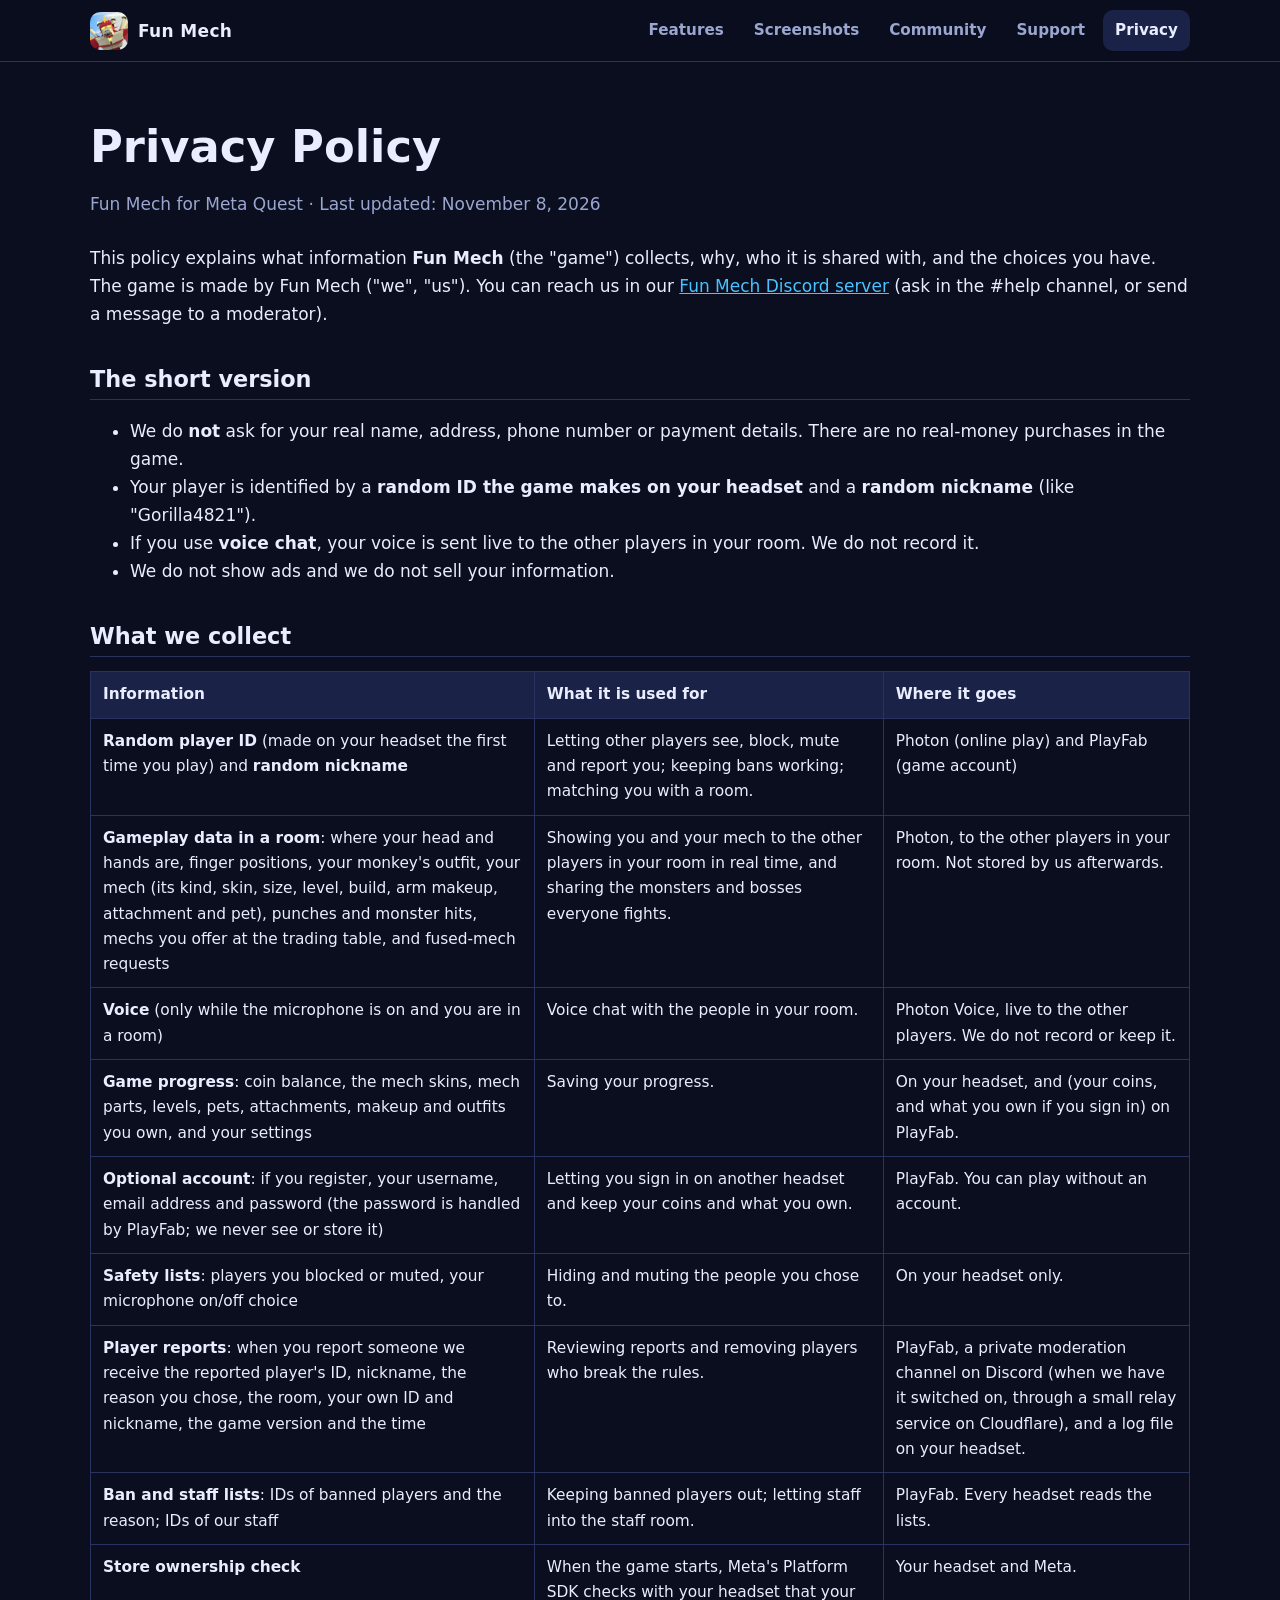
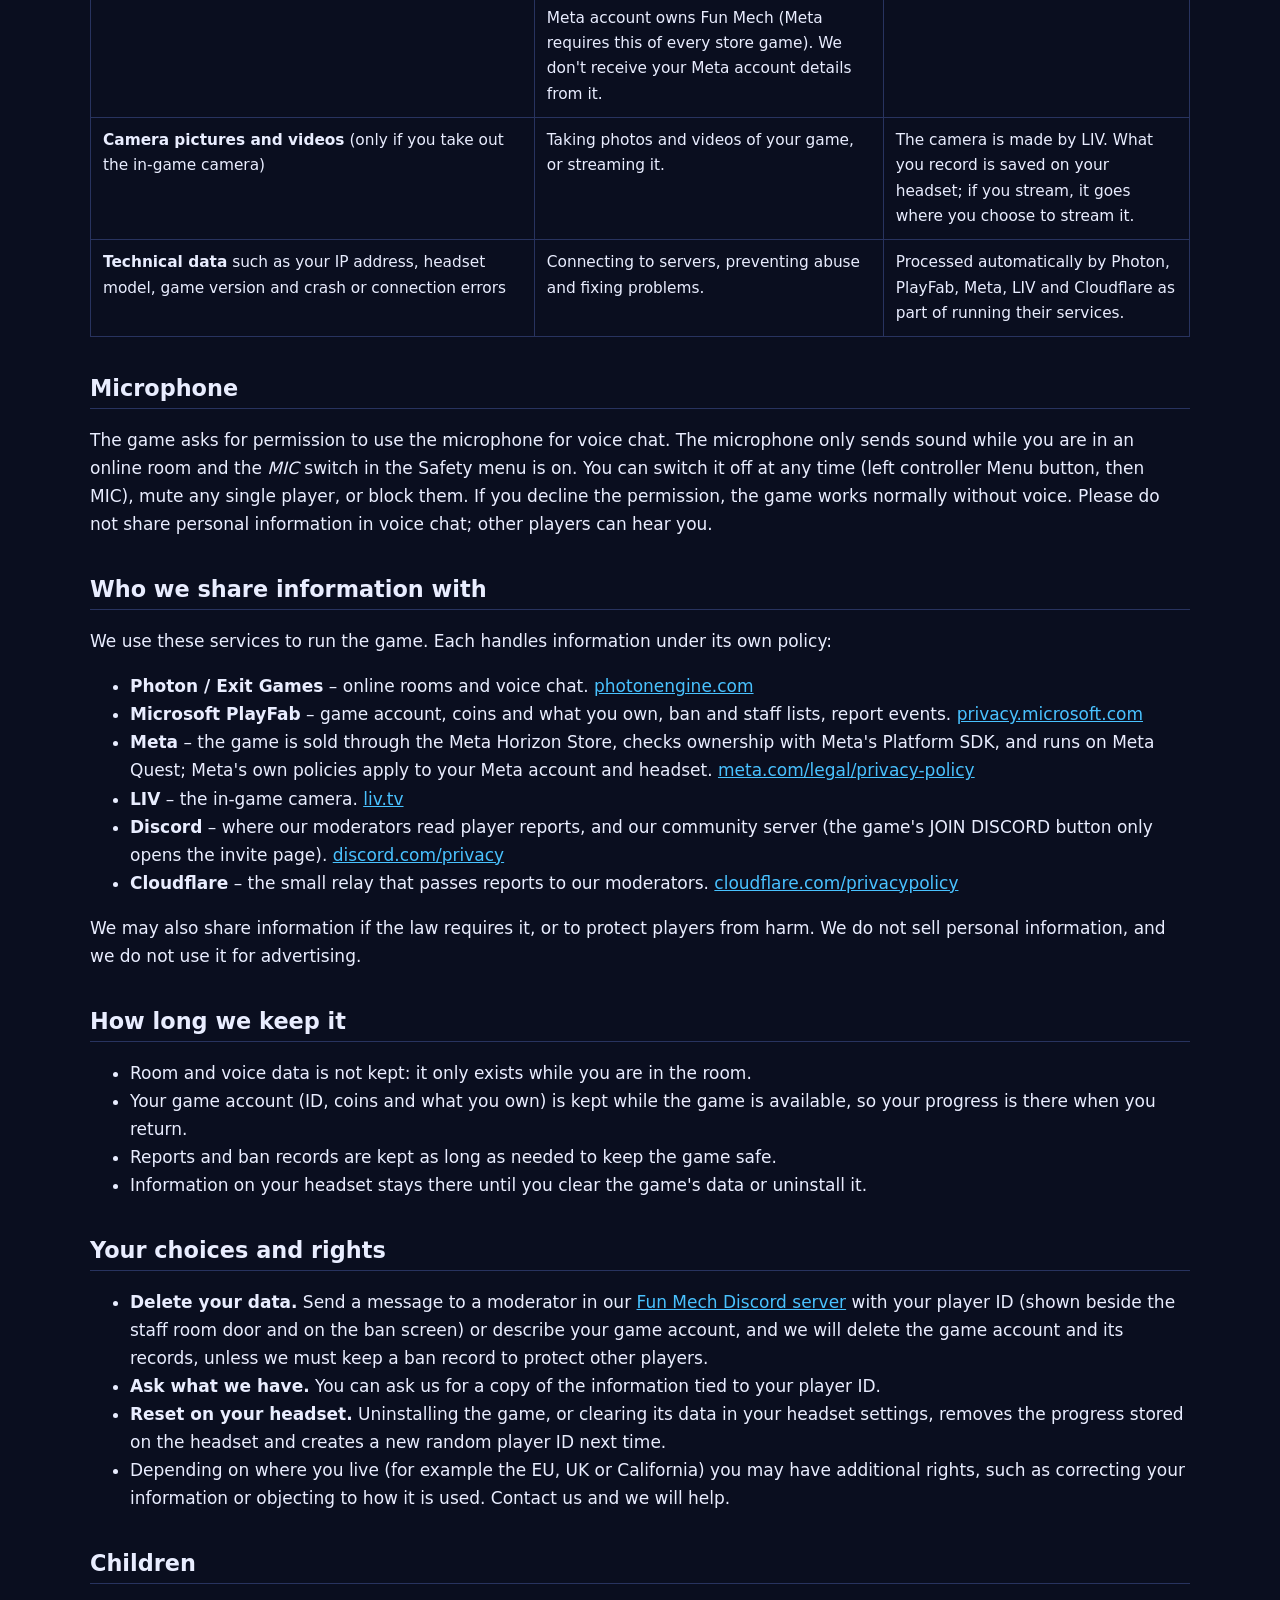
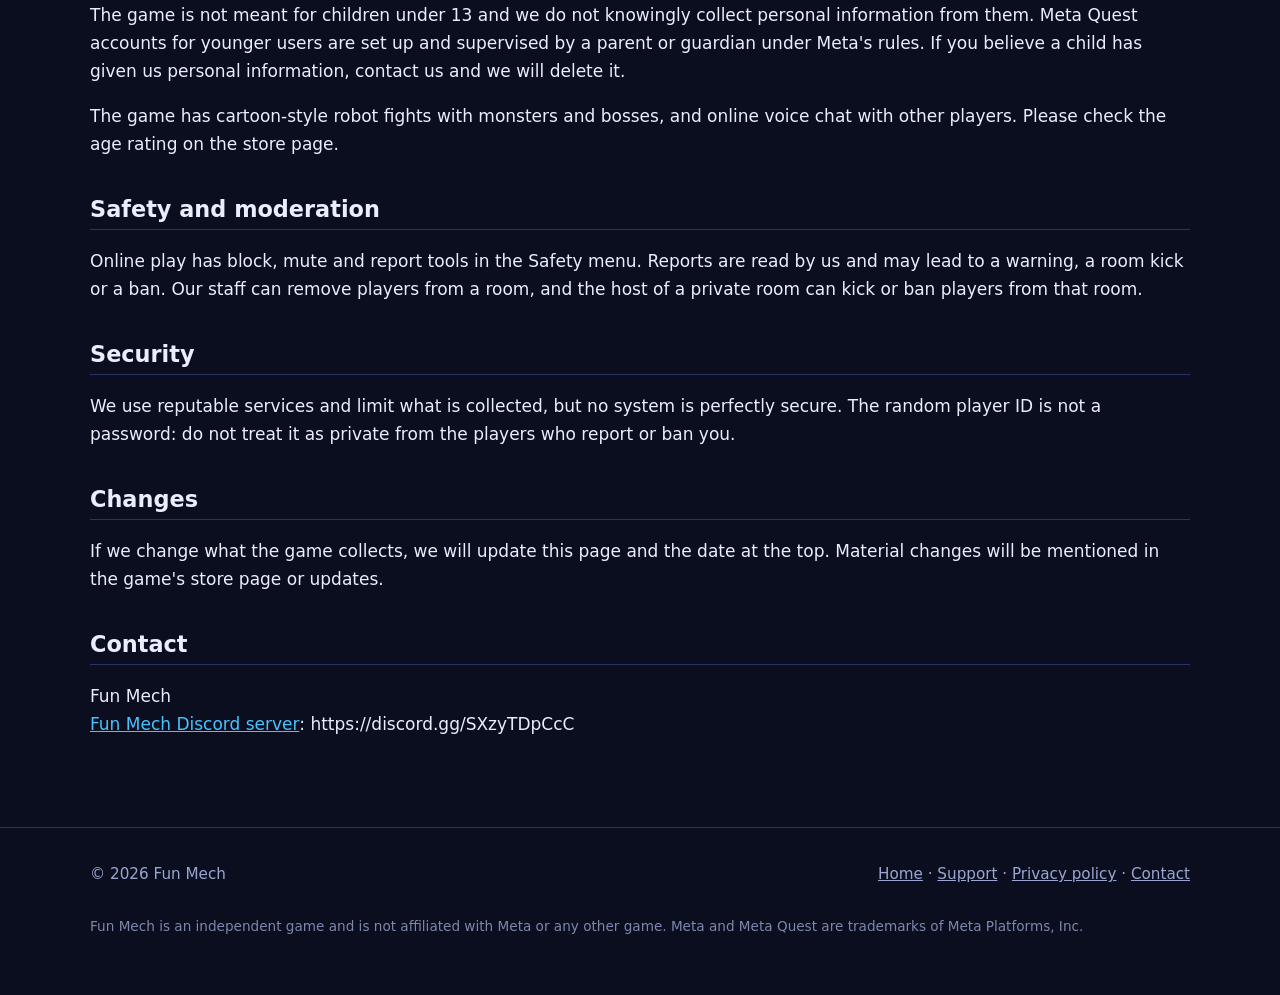
==== privacy.html @ 5219bb3e "Fun Mech website: home, support and privacy policy" ====
<!doctype html>
<html lang="en">
<head>
<meta charset="utf-8">
<meta name="viewport" content="width=device-width, initial-scale=1">
<title>Privacy Policy - Fun Mech</title>
<meta name="description" content="How Fun Mech handles your information.">
<meta name="theme-color" content="#0a0e1f">
<link rel="icon" href="icon.png">
<link rel="stylesheet" href="style.css">
</head>
<body>
<header class="bar">
  <div class="wrap">
    <a class="brand" href="index.html"><img src="icon.png" alt=""> Fun Mech</a>
    <nav>
      <a href="index.html#features">Features</a>
      <a href="index.html#screenshots">Screenshots</a>
      <a href="index.html#community">Community</a>
      <a href="support.html">Support</a>
      <a href="privacy.html" aria-current="page">Privacy</a>
    </nav>
  </div>
</header>
<main class="page"><div class="wrap">
<h1>Privacy Policy</h1>
<div class="meta">Fun Mech for Meta Quest &middot; Last updated: November 8, 2026</div>

<p>This policy explains what information <strong>Fun Mech</strong> (the "game") collects, why, who it is shared with, and the choices you have.
The game is made by Fun Mech ("we", "us"). You can reach us in our <a href="https://discord.gg/SXzyTDpCcC">Fun Mech Discord server</a> (ask in the #help channel, or send a message to a moderator).</p>

<h2>The short version</h2>
<ul>
  <li>We do <strong>not</strong> ask for your real name, address, phone number or payment details. There are no real-money purchases in the game.</li>
  <li>Your player is identified by a <strong>random ID the game makes on your headset</strong> and a <strong>random nickname</strong> (like "Gorilla4821").</li>
  <li>If you use <strong>voice chat</strong>, your voice is sent live to the other players in your room. We do not record it.</li>
  <li>We do not show ads and we do not sell your information.</li>
</ul>

<h2>What we collect</h2>
<table>
<tr><th>Information</th><th>What it is used for</th><th>Where it goes</th></tr>
<tr><td><strong>Random player ID</strong> (made on your headset the first time you play) and <strong>random nickname</strong></td><td>Letting other players see, block, mute and report you; keeping bans working; matching you with a room.</td><td>Photon (online play) and PlayFab (game account)</td></tr>
<tr><td><strong>Gameplay data in a room</strong>: where your head and hands are, finger positions, your monkey's outfit, your mech (its kind, skin, size, level, build, arm makeup, attachment and pet), punches and monster hits, mechs you offer at the trading table, and fused-mech requests</td><td>Showing you and your mech to the other players in your room in real time, and sharing the monsters and bosses everyone fights.</td><td>Photon, to the other players in your room. Not stored by us afterwards.</td></tr>
<tr><td><strong>Voice</strong> (only while the microphone is on and you are in a room)</td><td>Voice chat with the people in your room.</td><td>Photon Voice, live to the other players. We do not record or keep it.</td></tr>
<tr><td><strong>Game progress</strong>: coin balance, the mech skins, mech parts, levels, pets, attachments, makeup and outfits you own, and your settings</td><td>Saving your progress.</td><td>On your headset, and (your coins, and what you own if you sign in) on PlayFab.</td></tr>
<tr><td><strong>Optional account</strong>: if you register, your username, email address and password (the password is handled by PlayFab; we never see or store it)</td><td>Letting you sign in on another headset and keep your coins and what you own.</td><td>PlayFab. You can play without an account.</td></tr>
<tr><td><strong>Safety lists</strong>: players you blocked or muted, your microphone on/off choice</td><td>Hiding and muting the people you chose to.</td><td>On your headset only.</td></tr>
<tr><td><strong>Player reports</strong>: when you report someone we receive the reported player's ID, nickname, the reason you chose, the room, your own ID and nickname, the game version and the time</td><td>Reviewing reports and removing players who break the rules.</td><td>PlayFab, a private moderation channel on Discord (when we have it switched on, through a small relay service on Cloudflare), and a log file on your headset.</td></tr>
<tr><td><strong>Ban and staff lists</strong>: IDs of banned players and the reason; IDs of our staff</td><td>Keeping banned players out; letting staff into the staff room.</td><td>PlayFab. Every headset reads the lists.</td></tr>
<tr><td><strong>Store ownership check</strong></td><td>When the game starts, Meta's Platform SDK checks with your headset that your Meta account owns Fun Mech (Meta requires this of every store game). We don't receive your Meta account details from it.</td><td>Your headset and Meta.</td></tr>
<tr><td><strong>Camera pictures and videos</strong> (only if you take out the in-game camera)</td><td>Taking photos and videos of your game, or streaming it.</td><td>The camera is made by LIV. What you record is saved on your headset; if you stream, it goes where you choose to stream it.</td></tr>
<tr><td><strong>Technical data</strong> such as your IP address, headset model, game version and crash or connection errors</td><td>Connecting to servers, preventing abuse and fixing problems.</td><td>Processed automatically by Photon, PlayFab, Meta, LIV and Cloudflare as part of running their services.</td></tr>
</table>

<h2>Microphone</h2>
<p>The game asks for permission to use the microphone for voice chat. The microphone only sends sound while you are in an online room and the <em>MIC</em> switch in the Safety menu is on. You can switch it off at any time (left controller Menu button, then MIC), mute any single player, or block them. If you decline the permission, the game works normally without voice. Please do not share personal information in voice chat; other players can hear you.</p>

<h2>Who we share information with</h2>
<p>We use these services to run the game. Each handles information under its own policy:</p>
<ul>
  <li><strong>Photon / Exit Games</strong> &ndash; online rooms and voice chat. <a href="https://www.photonengine.com/en-US/Photon/privacy-policy">photonengine.com</a></li>
  <li><strong>Microsoft PlayFab</strong> &ndash; game account, coins and what you own, ban and staff lists, report events. <a href="https://privacy.microsoft.com/">privacy.microsoft.com</a></li>
  <li><strong>Meta</strong> &ndash; the game is sold through the Meta Horizon Store, checks ownership with Meta's Platform SDK, and runs on Meta Quest; Meta's own policies apply to your Meta account and headset. <a href="https://www.meta.com/legal/privacy-policy/">meta.com/legal/privacy-policy</a></li>
  <li><strong>LIV</strong> &ndash; the in-game camera. <a href="https://www.liv.tv/">liv.tv</a></li>
  <li><strong>Discord</strong> &ndash; where our moderators read player reports, and our community server (the game's JOIN DISCORD button only opens the invite page). <a href="https://discord.com/privacy">discord.com/privacy</a></li>
  <li><strong>Cloudflare</strong> &ndash; the small relay that passes reports to our moderators. <a href="https://www.cloudflare.com/privacypolicy/">cloudflare.com/privacypolicy</a></li>
</ul>
<p>We may also share information if the law requires it, or to protect players from harm. We do not sell personal information, and we do not use it for advertising.</p>

<h2>How long we keep it</h2>
<ul>
  <li>Room and voice data is not kept: it only exists while you are in the room.</li>
  <li>Your game account (ID, coins and what you own) is kept while the game is available, so your progress is there when you return.</li>
  <li>Reports and ban records are kept as long as needed to keep the game safe.</li>
  <li>Information on your headset stays there until you clear the game's data or uninstall it.</li>
</ul>

<h2>Your choices and rights</h2>
<ul>
  <li><strong>Delete your data.</strong> Send a message to a moderator in our <a href="https://discord.gg/SXzyTDpCcC">Fun Mech Discord server</a> with your player ID (shown beside the staff room door and on the ban screen) or describe your game account, and we will delete the game account and its records, unless we must keep a ban record to protect other players.</li>
  <li><strong>Ask what we have.</strong> You can ask us for a copy of the information tied to your player ID.</li>
  <li><strong>Reset on your headset.</strong> Uninstalling the game, or clearing its data in your headset settings, removes the progress stored on the headset and creates a new random player ID next time.</li>
  <li>Depending on where you live (for example the EU, UK or California) you may have additional rights, such as correcting your information or objecting to how it is used. Contact us and we will help.</li>
</ul>

<h2>Children</h2>
<p>The game is not meant for children under 13 and we do not knowingly collect personal information from them. Meta Quest accounts for younger users are set up and supervised by a parent or guardian under Meta's rules. If you believe a child has given us personal information, contact us and we will delete it.</p>
<p>The game has cartoon-style robot fights with monsters and bosses, and online voice chat with other players. Please check the age rating on the store page.</p>

<h2>Safety and moderation</h2>
<p>Online play has block, mute and report tools in the Safety menu. Reports are read by us and may lead to a warning, a room kick or a ban. Our staff can remove players from a room, and the host of a private room can kick or ban players from that room.</p>

<h2>Security</h2>
<p>We use reputable services and limit what is collected, but no system is perfectly secure. The random player ID is not a password: do not treat it as private from the players who report or ban you.</p>

<h2>Changes</h2>
<p>If we change what the game collects, we will update this page and the date at the top. Material changes will be mentioned in the game's store page or updates.</p>

<h2>Contact</h2>
<p>Fun Mech<br><a href="https://discord.gg/SXzyTDpCcC">Fun Mech Discord server</a>: https://discord.gg/SXzyTDpCcC</p>
</div></main>
<footer>
  <div class="wrap">
    <div>&copy; <span id="y">2026</span> Fun Mech</div>
    <div><a href="index.html">Home</a> &middot; <a href="support.html">Support</a> &middot; <a href="privacy.html">Privacy policy</a> &middot; <a href="https://discord.gg/SXzyTDpCcC">Contact</a></div>
    <p class="fine">Fun Mech is an independent game and is not affiliated with Meta or any other game. Meta and Meta Quest are trademarks of Meta Platforms, Inc.</p>
  </div>
</footer>
<script>document.getElementById('y').textContent = new Date().getFullYear();</script>
</body>
</html>
---- style.css ----
/* Fun Gun - website styles (shared by every page) */
:root {
  --bg: #0a0e1f;
  --panel: #131a33;
  --panel2: #1a2347;
  --text: #e9edff;
  --muted: #9aa6cf;
  --teal: #49c2ff;
  --pink: #ff7a1a;
  --gold: #ffc42a;
  --line: #28335f;
  --radius: 16px;
}
* { box-sizing: border-box; }
html { scroll-behavior: smooth; }
body {
  margin: 0;
  background: var(--bg);
  color: var(--text);
  font: 17px/1.65 system-ui, -apple-system, "Segoe UI", Roboto, Arial, sans-serif;
}
a { color: var(--teal); }
img { max-width: 100%; display: block; }
.wrap { width: min(1100px, 100% - 40px); margin-inline: auto; }

/* ---------- top bar ---------- */
.bar { position: sticky; top: 0; z-index: 10; background: rgba(10, 14, 31, .88); backdrop-filter: blur(10px); border-bottom: 1px solid var(--line); }
.bar .wrap { display: flex; align-items: center; justify-content: space-between; gap: 16px; padding-block: 10px; }
.brand { display: flex; align-items: center; gap: 10px; color: var(--text); text-decoration: none; font-weight: 900; letter-spacing: .02em; }
.brand img { width: 38px; height: 38px; border-radius: 10px; }
nav { display: flex; gap: 6px; flex-wrap: wrap; }
nav a { color: var(--muted); text-decoration: none; padding: 8px 12px; border-radius: 10px; font-weight: 600; font-size: .95rem; }
nav a:hover, nav a[aria-current="page"] { color: var(--text); background: var(--panel2); }

/* ---------- hero ---------- */
.hero { position: relative; min-height: min(78vh, 680px); display: grid; place-items: center; text-align: center; overflow: hidden; border-bottom: 1px solid var(--line); }
.hero::before { content: ""; position: absolute; inset: 0; background: url("cover.jpg") center / cover; filter: saturate(1.1); }
.hero::after { content: ""; position: absolute; inset: 0; background: linear-gradient(180deg, rgba(10, 14, 31, .25) 0%, rgba(10, 14, 31, .55) 55%, var(--bg) 100%); }
.hero .inner { position: relative; z-index: 1; padding: 70px 0 90px; }
.hero h1 { margin: 0 auto 8px; width: min(760px, 92%); }
.hero h1 img { margin-inline: auto; filter: drop-shadow(0 6px 18px rgba(0, 0, 0, .6)); }
.hero h1 span { position: absolute; width: 1px; height: 1px; overflow: hidden; clip: rect(0 0 0 0); }
.tagline { font-size: clamp(1.1rem, 2.6vw, 1.5rem); font-weight: 700; margin: 8px auto 26px; max-width: 760px; text-shadow: 0 2px 12px rgba(0, 0, 0, .8); }
.cta { display: flex; justify-content: center; gap: 12px; flex-wrap: wrap; }
.btn { display: inline-block; padding: 14px 26px; border-radius: 14px; font-weight: 800; text-decoration: none; border: 2px solid transparent; font-size: 1.05rem; }
.btn.primary { background: linear-gradient(135deg, var(--teal), #20b6ff); color: #04141a; }
.btn.primary:hover { filter: brightness(1.1); }
.btn.ghost { border-color: var(--teal); color: var(--teal); background: rgba(10, 14, 31, .55); }
.btn.soon { background: var(--panel2); color: var(--muted); border-color: var(--line); cursor: default; }
.note { color: #d3dcff; font-size: .95rem; margin-top: 14px; text-shadow: 0 1px 8px rgba(0, 0, 0, .8); }

/* ---------- sections ---------- */
section { padding: 64px 0; }
section.alt { background: var(--panel); border-block: 1px solid var(--line); }
h2 { font-size: clamp(1.6rem, 4vw, 2.3rem); margin: 0 0 8px; line-height: 1.2; }
h2 em { font-style: normal; color: var(--teal); }
.lead { color: var(--muted); max-width: 700px; margin: 0 0 32px; }

.cards { display: grid; gap: 18px; grid-template-columns: repeat(auto-fit, minmax(300px, 1fr)); }
.card { background: var(--panel2); border: 1px solid var(--line); border-radius: var(--radius); padding: 22px; }
section.alt .card { background: var(--bg); }
.card h3 { margin: 0 0 6px; font-size: 1.2rem; }
.card h3 .dot { display: inline-block; width: 12px; height: 12px; border-radius: 50%; margin-right: 8px; background: var(--teal); }
.card:nth-child(3n+2) h3 .dot { background: var(--pink); }
.card:nth-child(3n) h3 .dot { background: var(--gold); }
.card p { margin: 0; color: var(--muted); }

.guns { display: flex; flex-wrap: wrap; gap: 8px; margin-top: 14px; }
.guns span { background: var(--bg); border: 1px solid var(--line); border-radius: 999px; padding: 4px 12px; font-size: .9rem; color: var(--text); }
.guns span.scifi { border-color: var(--teal); color: var(--teal); }

.shots { display: grid; gap: 14px; grid-template-columns: repeat(auto-fit, minmax(300px, 1fr)); }
.shots a { display: block; border-radius: var(--radius); overflow: hidden; border: 1px solid var(--line); background: #000; }
.shots img { width: 100%; aspect-ratio: 16 / 9; object-fit: cover; transition: transform .25s; }
.shots a:hover img { transform: scale(1.04); }
.shots figcaption { padding: 10px 14px; font-size: .95rem; color: var(--muted); background: var(--panel2); }
.shots figure { margin: 0; }

.two { display: grid; gap: 28px; grid-template-columns: 1fr; align-items: center; }
@media (min-width: 800px) { .two { grid-template-columns: 1.1fr 1fr; } }
ul.tick { list-style: none; padding: 0; margin: 0; }
ul.tick li { padding: 8px 0 8px 32px; position: relative; }
ul.tick li::before { content: "\2713"; position: absolute; left: 0; top: 8px; width: 22px; height: 22px; border-radius: 50%; background: var(--teal); color: #04141a; font-weight: 900; text-align: center; line-height: 22px; font-size: .9rem; }

/* ---------- text pages ---------- */
.page { padding: 48px 0 72px; }
.page h1 { font-size: clamp(2rem, 5vw, 2.8rem); margin: 0 0 6px; }
.page h2 { margin-top: 38px; font-size: 1.4rem; border-bottom: 1px solid var(--line); padding-bottom: 6px; }
.page .meta { color: var(--muted); margin-bottom: 26px; }
.page table { width: 100%; border-collapse: collapse; margin: 14px 0; font-size: .96rem; }
.page th, .page td { border: 1px solid var(--line); padding: 10px 12px; text-align: left; vertical-align: top; }
.page th { background: var(--panel2); }
.page details { background: var(--panel); border: 1px solid var(--line); border-radius: 12px; padding: 12px 16px; margin: 10px 0; }
.page summary { cursor: pointer; font-weight: 700; }
.page details p { margin: 10px 0 0; color: var(--muted); }
.fill { background: #4a3d00; color: #ffe27a; padding: 0 5px; border-radius: 4px; }

/* ---------- footer ---------- */
footer { border-top: 1px solid var(--line); padding: 34px 0 44px; color: var(--muted); font-size: .95rem; }
footer .wrap { display: flex; flex-wrap: wrap; gap: 14px 30px; justify-content: space-between; }
footer a { color: var(--muted); }
footer a:hover { color: var(--teal); }
.fine { width: 100%; font-size: .85rem; opacity: .8; }
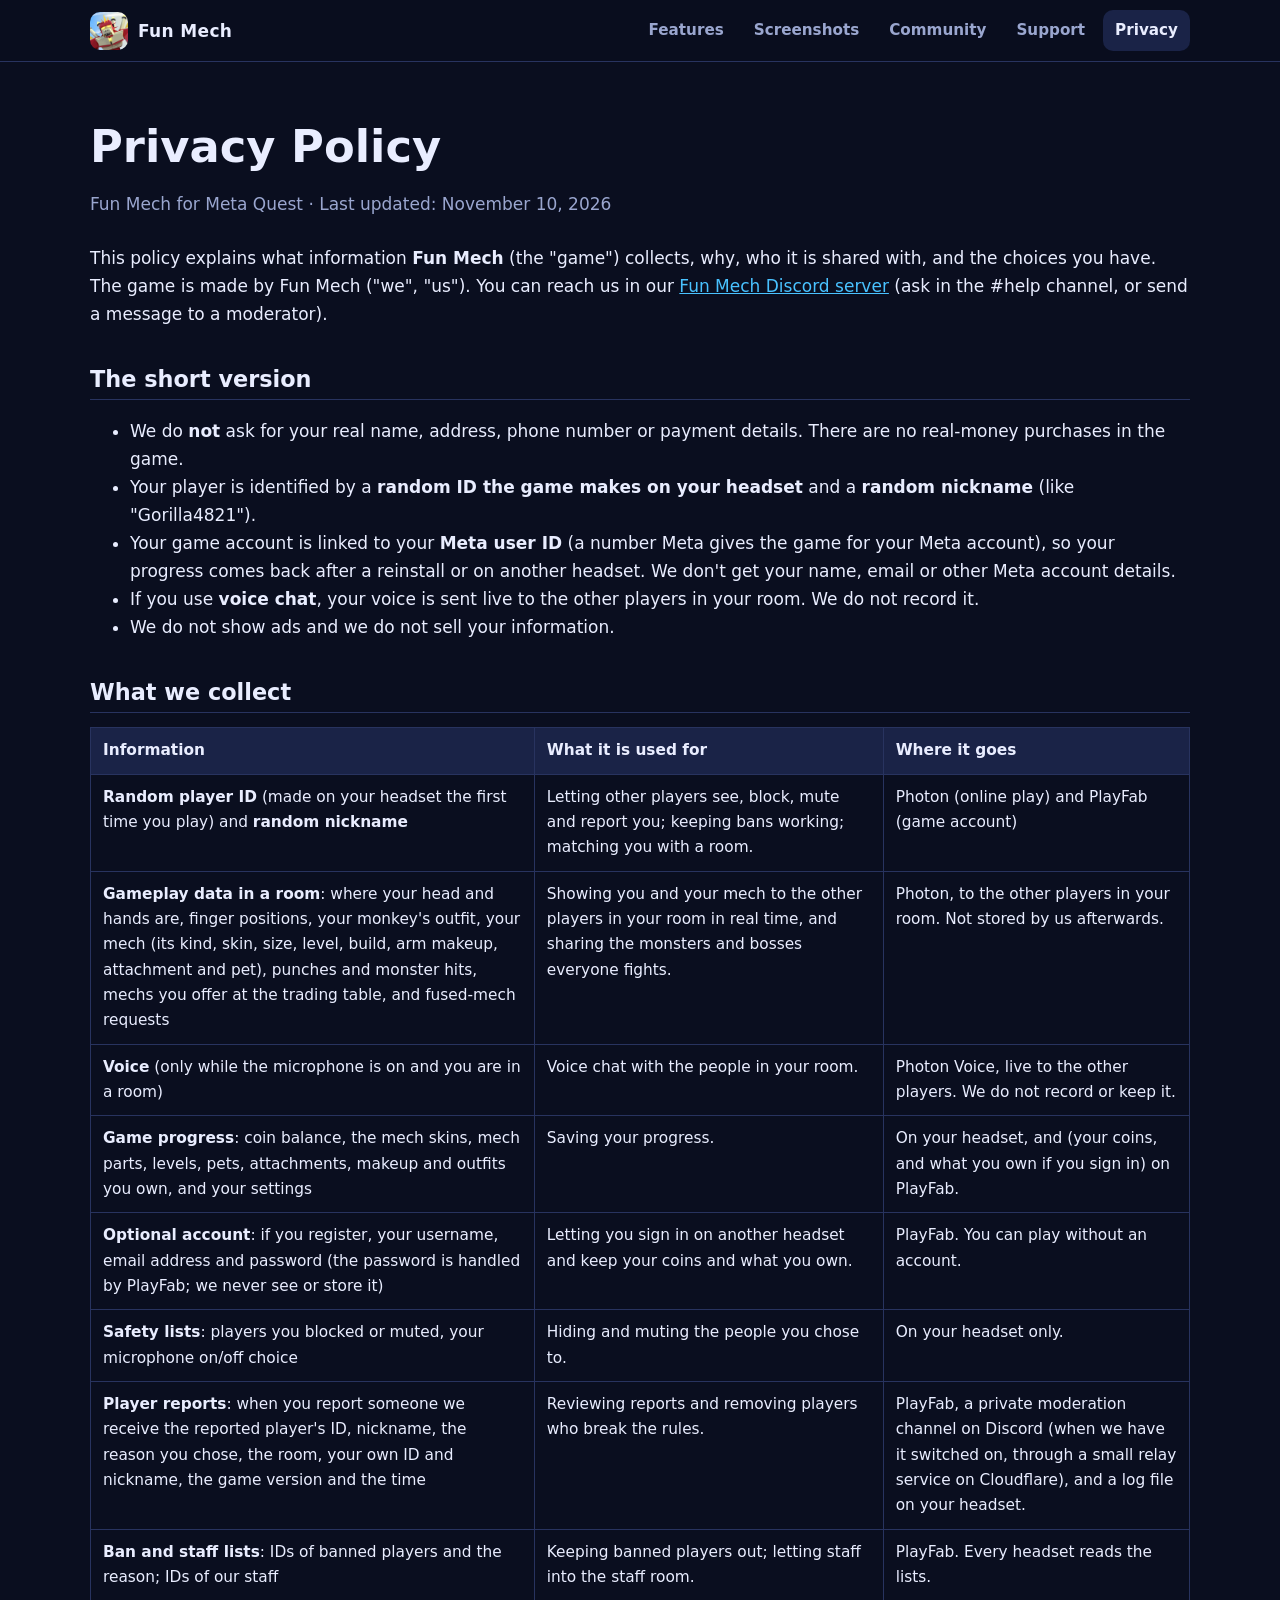
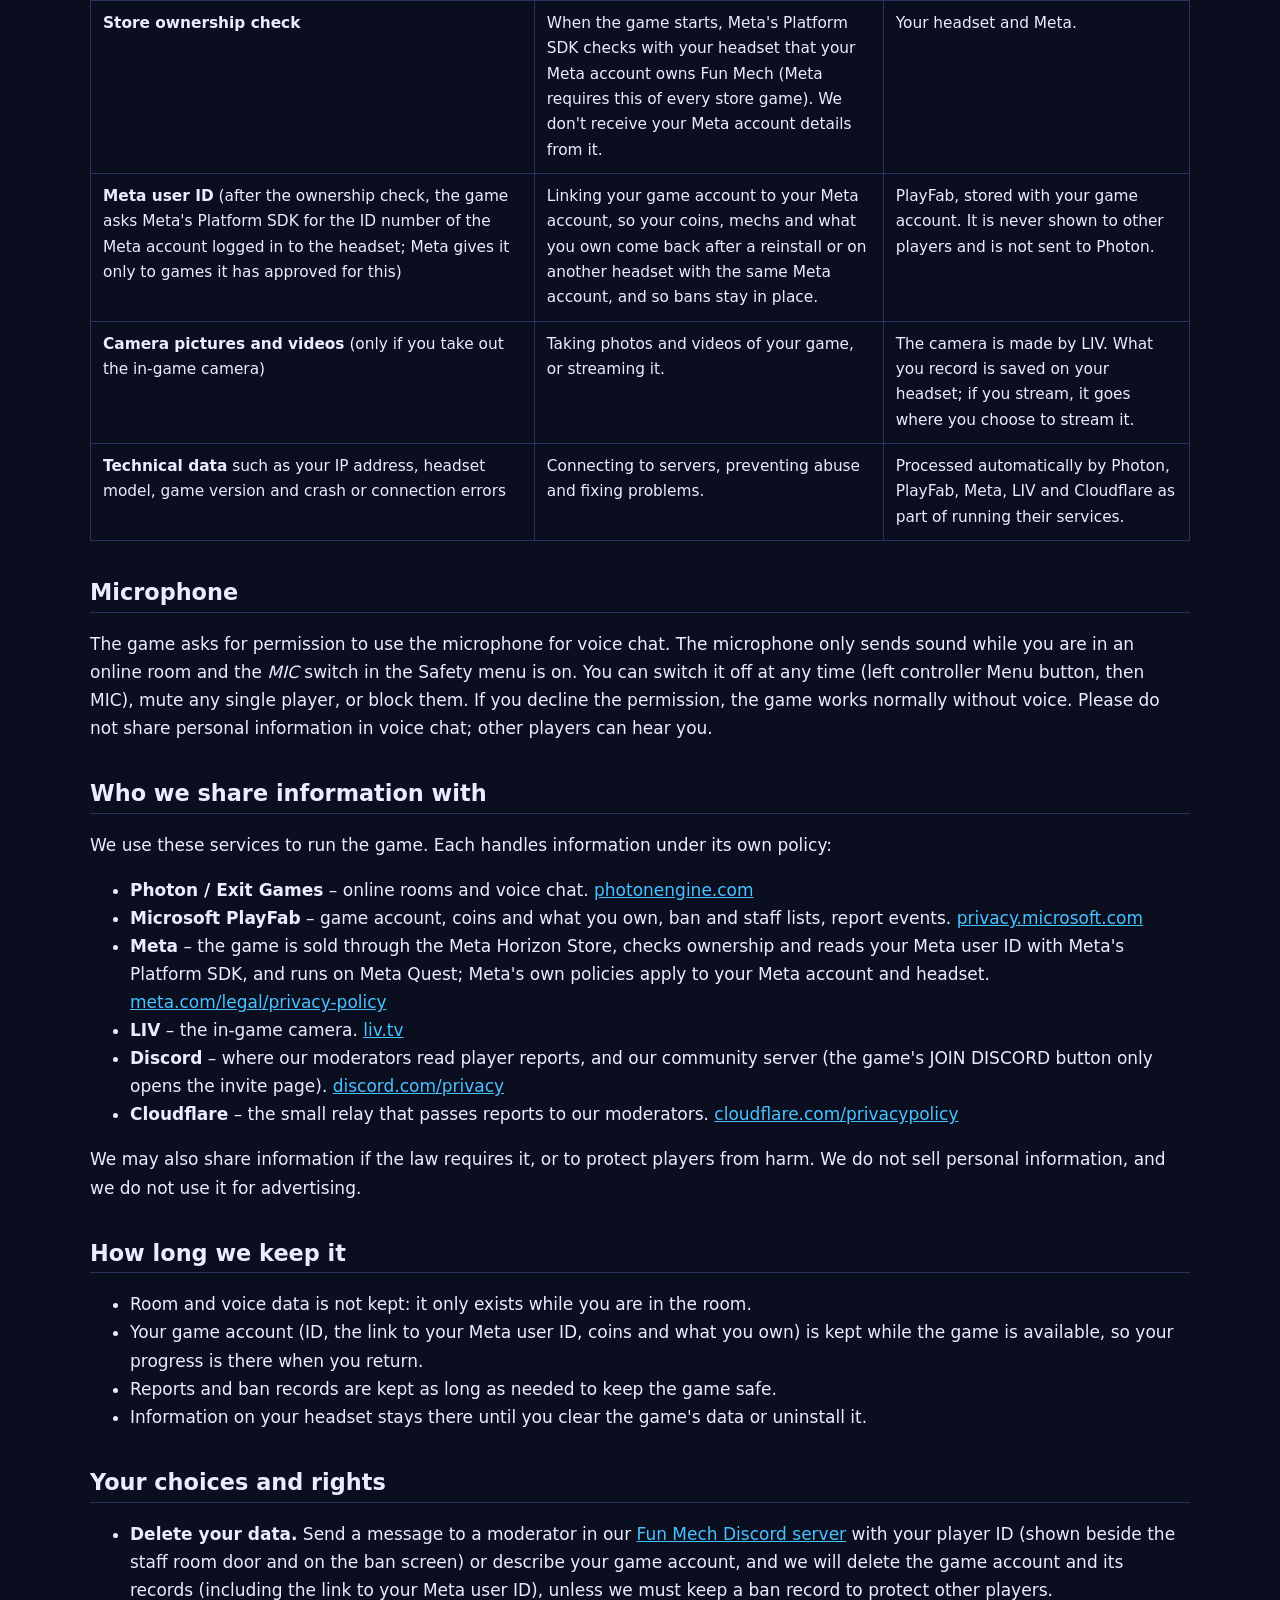
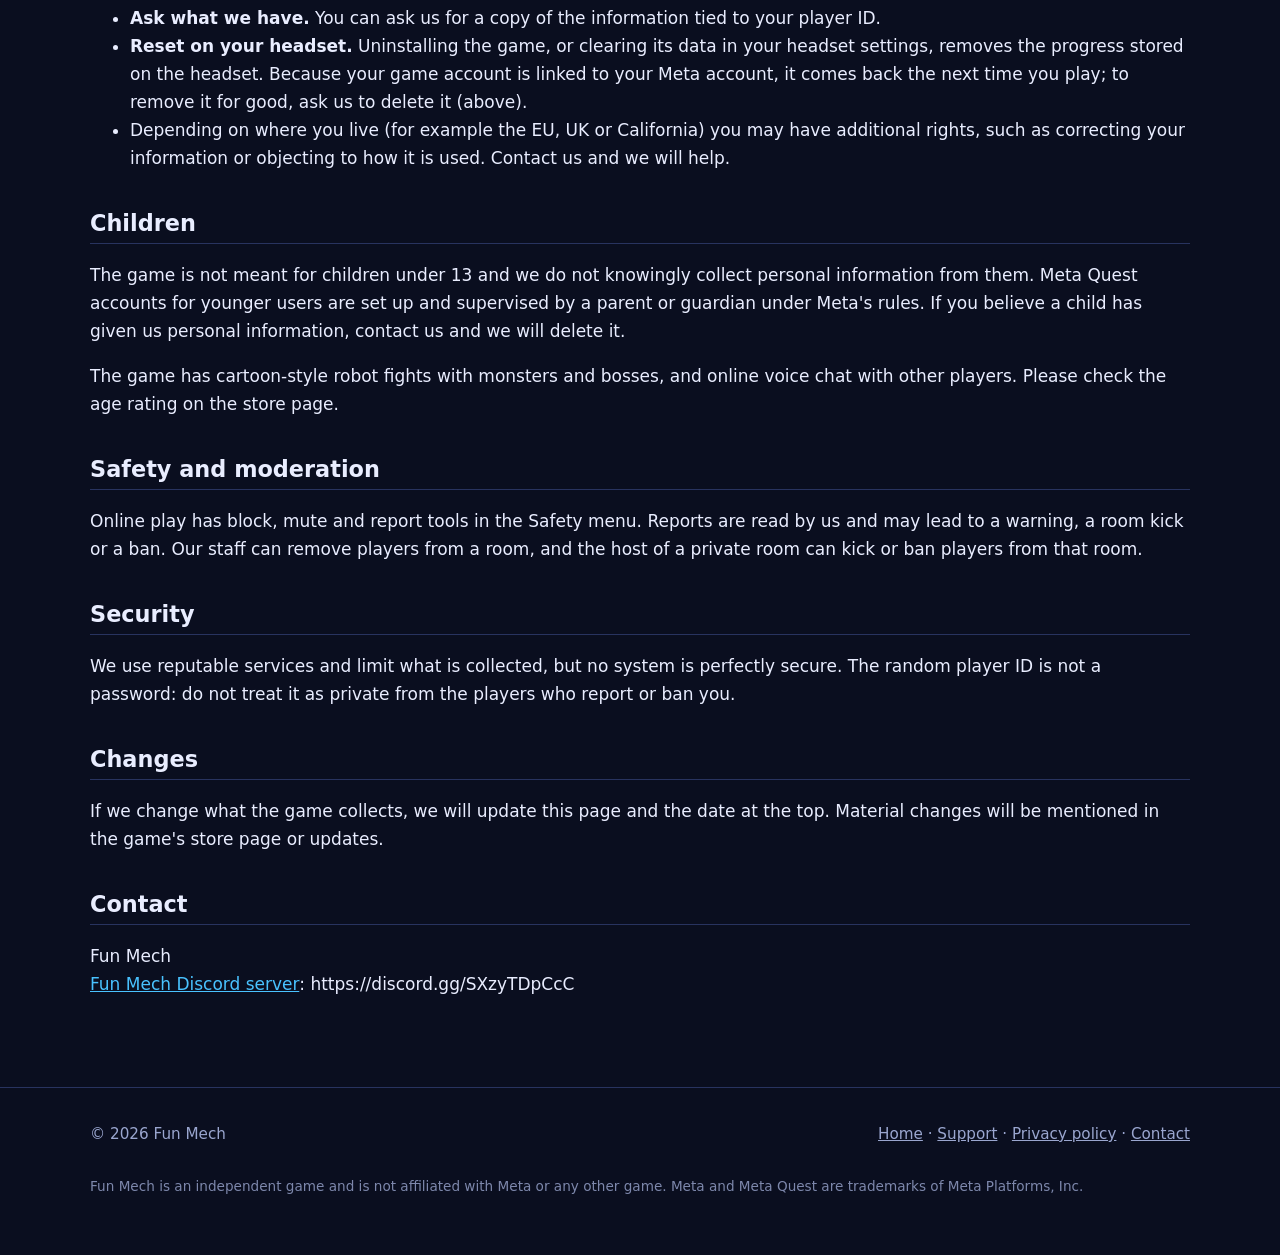
==== commit 054591e1: "Privacy policy: Meta user ID links the game account" ====
--- a/privacy.html
+++ b/privacy.html
@@ -24,7 +24,7 @@
 </header>
 <main class="page"><div class="wrap">
 <h1>Privacy Policy</h1>
-<div class="meta">Fun Mech for Meta Quest &middot; Last updated: November 8, 2026</div>
+<div class="meta">Fun Mech for Meta Quest &middot; Last updated: November 10, 2026</div>
 
 <p>This policy explains what information <strong>Fun Mech</strong> (the "game") collects, why, who it is shared with, and the choices you have.
 The game is made by Fun Mech ("we", "us"). You can reach us in our <a href="https://discord.gg/SXzyTDpCcC">Fun Mech Discord server</a> (ask in the #help channel, or send a message to a moderator).</p>
@@ -33,6 +33,7 @@
 <ul>
   <li>We do <strong>not</strong> ask for your real name, address, phone number or payment details. There are no real-money purchases in the game.</li>
   <li>Your player is identified by a <strong>random ID the game makes on your headset</strong> and a <strong>random nickname</strong> (like "Gorilla4821").</li>
+  <li>Your game account is linked to your <strong>Meta user ID</strong> (a number Meta gives the game for your Meta account), so your progress comes back after a reinstall or on another headset. We don't get your name, email or other Meta account details.</li>
   <li>If you use <strong>voice chat</strong>, your voice is sent live to the other players in your room. We do not record it.</li>
   <li>We do not show ads and we do not sell your information.</li>
 </ul>
@@ -49,6 +50,7 @@
 <tr><td><strong>Player reports</strong>: when you report someone we receive the reported player's ID, nickname, the reason you chose, the room, your own ID and nickname, the game version and the time</td><td>Reviewing reports and removing players who break the rules.</td><td>PlayFab, a private moderation channel on Discord (when we have it switched on, through a small relay service on Cloudflare), and a log file on your headset.</td></tr>
 <tr><td><strong>Ban and staff lists</strong>: IDs of banned players and the reason; IDs of our staff</td><td>Keeping banned players out; letting staff into the staff room.</td><td>PlayFab. Every headset reads the lists.</td></tr>
 <tr><td><strong>Store ownership check</strong></td><td>When the game starts, Meta's Platform SDK checks with your headset that your Meta account owns Fun Mech (Meta requires this of every store game). We don't receive your Meta account details from it.</td><td>Your headset and Meta.</td></tr>
+<tr><td><strong>Meta user ID</strong> (after the ownership check, the game asks Meta's Platform SDK for the ID number of the Meta account logged in to the headset; Meta gives it only to games it has approved for this)</td><td>Linking your game account to your Meta account, so your coins, mechs and what you own come back after a reinstall or on another headset with the same Meta account, and so bans stay in place.</td><td>PlayFab, stored with your game account. It is never shown to other players and is not sent to Photon.</td></tr>
 <tr><td><strong>Camera pictures and videos</strong> (only if you take out the in-game camera)</td><td>Taking photos and videos of your game, or streaming it.</td><td>The camera is made by LIV. What you record is saved on your headset; if you stream, it goes where you choose to stream it.</td></tr>
 <tr><td><strong>Technical data</strong> such as your IP address, headset model, game version and crash or connection errors</td><td>Connecting to servers, preventing abuse and fixing problems.</td><td>Processed automatically by Photon, PlayFab, Meta, LIV and Cloudflare as part of running their services.</td></tr>
 </table>
@@ -61,7 +63,7 @@
 <ul>
   <li><strong>Photon / Exit Games</strong> &ndash; online rooms and voice chat. <a href="https://www.photonengine.com/en-US/Photon/privacy-policy">photonengine.com</a></li>
   <li><strong>Microsoft PlayFab</strong> &ndash; game account, coins and what you own, ban and staff lists, report events. <a href="https://privacy.microsoft.com/">privacy.microsoft.com</a></li>
-  <li><strong>Meta</strong> &ndash; the game is sold through the Meta Horizon Store, checks ownership with Meta's Platform SDK, and runs on Meta Quest; Meta's own policies apply to your Meta account and headset. <a href="https://www.meta.com/legal/privacy-policy/">meta.com/legal/privacy-policy</a></li>
+  <li><strong>Meta</strong> &ndash; the game is sold through the Meta Horizon Store, checks ownership and reads your Meta user ID with Meta's Platform SDK, and runs on Meta Quest; Meta's own policies apply to your Meta account and headset. <a href="https://www.meta.com/legal/privacy-policy/">meta.com/legal/privacy-policy</a></li>
   <li><strong>LIV</strong> &ndash; the in-game camera. <a href="https://www.liv.tv/">liv.tv</a></li>
   <li><strong>Discord</strong> &ndash; where our moderators read player reports, and our community server (the game's JOIN DISCORD button only opens the invite page). <a href="https://discord.com/privacy">discord.com/privacy</a></li>
   <li><strong>Cloudflare</strong> &ndash; the small relay that passes reports to our moderators. <a href="https://www.cloudflare.com/privacypolicy/">cloudflare.com/privacypolicy</a></li>
@@ -71,16 +73,16 @@
 <h2>How long we keep it</h2>
 <ul>
   <li>Room and voice data is not kept: it only exists while you are in the room.</li>
-  <li>Your game account (ID, coins and what you own) is kept while the game is available, so your progress is there when you return.</li>
+  <li>Your game account (ID, the link to your Meta user ID, coins and what you own) is kept while the game is available, so your progress is there when you return.</li>
   <li>Reports and ban records are kept as long as needed to keep the game safe.</li>
   <li>Information on your headset stays there until you clear the game's data or uninstall it.</li>
 </ul>
 
 <h2>Your choices and rights</h2>
 <ul>
-  <li><strong>Delete your data.</strong> Send a message to a moderator in our <a href="https://discord.gg/SXzyTDpCcC">Fun Mech Discord server</a> with your player ID (shown beside the staff room door and on the ban screen) or describe your game account, and we will delete the game account and its records, unless we must keep a ban record to protect other players.</li>
+  <li><strong>Delete your data.</strong> Send a message to a moderator in our <a href="https://discord.gg/SXzyTDpCcC">Fun Mech Discord server</a> with your player ID (shown beside the staff room door and on the ban screen) or describe your game account, and we will delete the game account and its records (including the link to your Meta user ID), unless we must keep a ban record to protect other players.</li>
   <li><strong>Ask what we have.</strong> You can ask us for a copy of the information tied to your player ID.</li>
-  <li><strong>Reset on your headset.</strong> Uninstalling the game, or clearing its data in your headset settings, removes the progress stored on the headset and creates a new random player ID next time.</li>
+  <li><strong>Reset on your headset.</strong> Uninstalling the game, or clearing its data in your headset settings, removes the progress stored on the headset. Because your game account is linked to your Meta account, it comes back the next time you play; to remove it for good, ask us to delete it (above).</li>
   <li>Depending on where you live (for example the EU, UK or California) you may have additional rights, such as correcting your information or objecting to how it is used. Contact us and we will help.</li>
 </ul>
 
